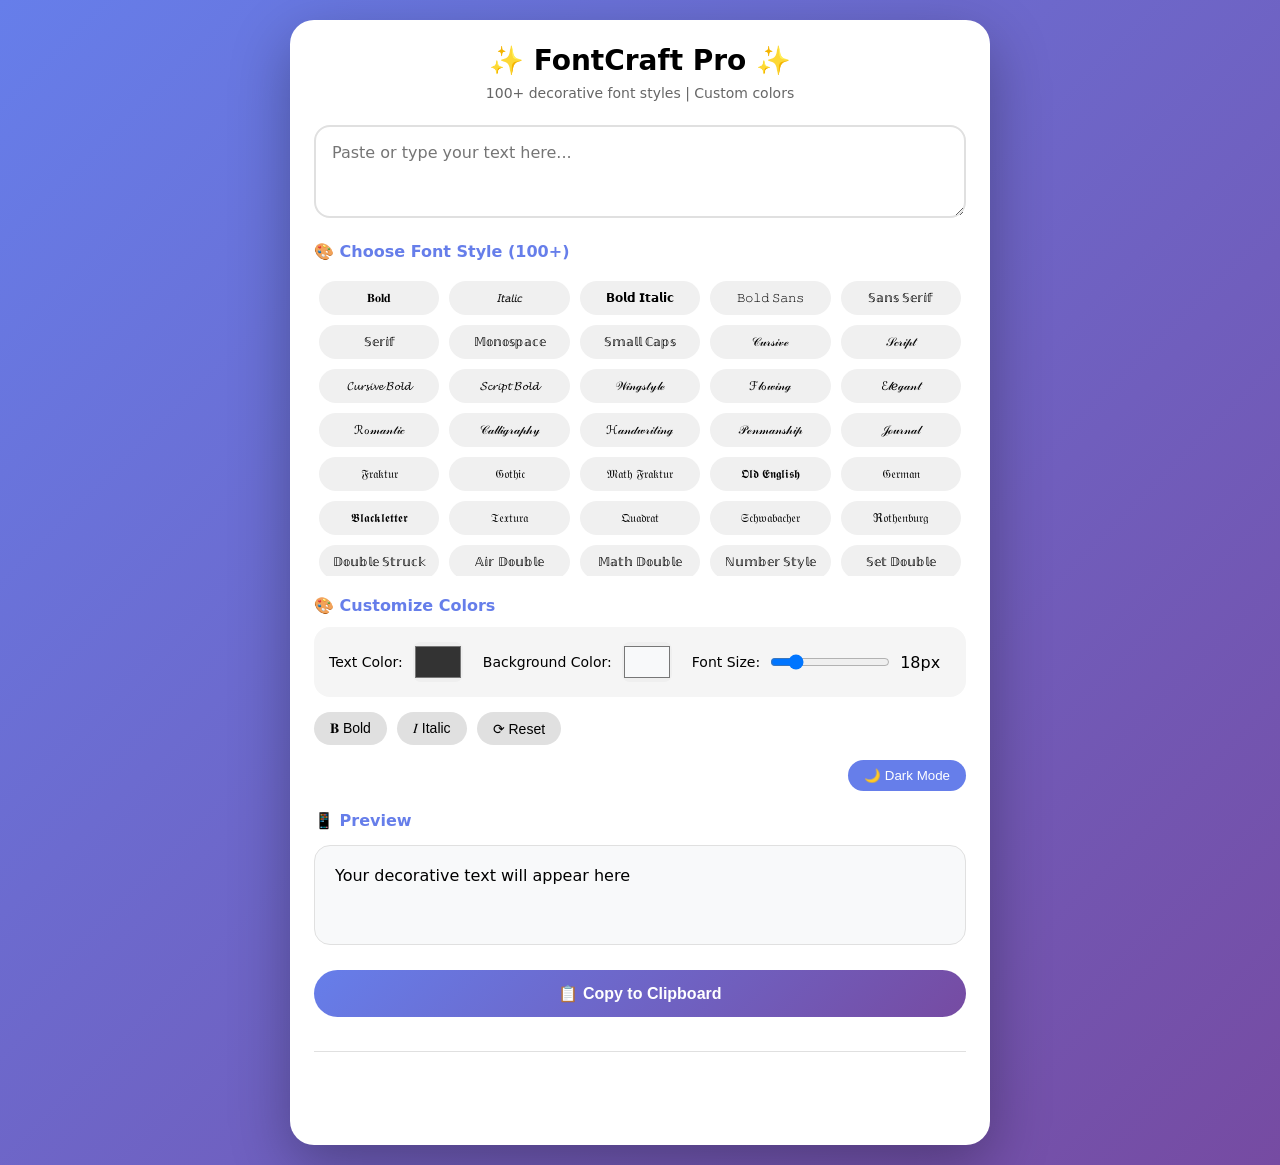
==== index.html @ 625821f4 "Add files via upload" ====
<!DOCTYPE html>
<html lang="en">
<head>
    <meta charset="UTF-8">
    <meta name="viewport" content="width=device-width, initial-scale=1.0, viewport-fit=cover">
    <title>FontCraft Pro - 100+ Decorative Fonts</title>
    <link rel="stylesheet" href="style.css">
</head>
<body>
    <div class="container">
        <h1>✨ FontCraft Pro ✨</h1>
        <p class="subtitle">100+ decorative font styles | Custom colors</p>

        <!-- Text Input -->
        <textarea id="inputText" placeholder="Paste or type your text here..." rows="3"></textarea>

        <!-- Style Selection - 100+ Styles -->
        <div class="section-title">🎨 Choose Font Style (100+)</div>
        <div class="style-grid" id="styleGrid">
            <!-- Styles will be added by JavaScript -->
        </div>

        <!-- Color Controls -->
        <div class="section-title">🎨 Customize Colors</div>
        <div class="color-controls">
            <div class="color-item">
                <label>Text Color:</label>
                <input type="color" id="textColor" value="#333333">
            </div>
            <div class="color-item">
                <label>Background Color:</label>
                <input type="color" id="bgColor" value="#f8f9fa">
            </div>
            <div class="color-item">
                <label>Font Size:</label>
                <input type="range" id="fontSize" min="12" max="48" value="18">
                <span id="fontSizeValue">18px</span>
            </div>
        </div>

        <!-- Formatting Options -->
        <div class="formatting-options">
            <button id="toggleBold" class="format-btn">𝐁 Bold</button>
            <button id="toggleItalic" class="format-btn">𝐼 Italic</button>
            <button id="resetFormat" class="format-btn">⟳ Reset</button>
        </div>

        <!-- Theme Toggle -->
        <div class="theme-toggle">
            <button id="themeBtn" class="theme-btn">🌙 Dark Mode</button>
        </div>

        <!-- Preview Box -->
        <div class="section-title">📱 Preview</div>
        <div class="preview-box" id="previewBox">
            <div id="previewText">Your decorative text will appear here</div>
        </div>

        <!-- Copy Button -->
        <button id="copyBtn" class="copy-btn">📋 Copy to Clipboard</button>

        <!-- Success Message -->
        <div id="successMsg" class="success-msg hidden">✓ Copied to clipboard!</div>

        <!-- Ad Banner -->
        <div id="ad-banner" class="ad-banner">
            <!-- AdSense code goes here -->
        </div>
    </div>

    <script src="script.js"></script>
</body>
</html>
---- style.css ----
* {
    margin: 0;
    padding: 0;
    box-sizing: border-box;
}

body {
    font-family: system-ui, -apple-system, 'Segoe UI', Roboto, sans-serif;
    background: linear-gradient(135deg, #667eea 0%, #764ba2 100%);
    min-height: 100vh;
    padding: 20px;
    transition: background 0.3s;
}

body.dark-mode {
    background: linear-gradient(135deg, #1a1a2e 0%, #16213e 100%);
}

.container {
    max-width: 700px;
    margin: 0 auto;
    background: white;
    border-radius: 24px;
    padding: 24px;
    box-shadow: 0 20px 60px rgba(0,0,0,0.3);
    transition: background 0.3s, color 0.3s;
}

body.dark-mode .container {
    background: #1e1e2e;
    color: #eee;
}

h1 {
    text-align: center;
    font-size: 28px;
    margin-bottom: 8px;
}

.subtitle {
    text-align: center;
    color: #666;
    margin-bottom: 24px;
    font-size: 14px;
}

body.dark-mode .subtitle {
    color: #aaa;
}

.section-title {
    font-weight: bold;
    margin: 20px 0 12px 0;
    color: #667eea;
}

textarea {
    width: 100%;
    padding: 16px;
    border: 2px solid #e0e0e0;
    border-radius: 16px;
    font-size: 16px;
    font-family: inherit;
    resize: vertical;
}

textarea:focus {
    outline: none;
    border-color: #667eea;
}

.style-grid {
    display: grid;
    grid-template-columns: repeat(auto-fill, minmax(100px, 1fr));
    gap: 10px;
    margin: 15px 0;
    max-height: 300px;
    overflow-y: auto;
    padding: 5px;
}

.style-btn {
    background: #f0f0f0;
    border: none;
    padding: 10px 8px;
    border-radius: 40px;
    font-size: 12px;
    cursor: pointer;
    transition: all 0.2s;
    text-align: center;
}

body.dark-mode .style-btn {
    background: #2d2d3d;
    color: #eee;
}

.style-btn:hover {
    background: #667eea;
    color: white;
    transform: scale(1.02);
}

.style-btn:active {
    transform: scale(0.98);
}

.color-controls {
    display: flex;
    flex-wrap: wrap;
    gap: 20px;
    background: #f5f5f5;
    padding: 15px;
    border-radius: 16px;
    margin: 10px 0;
}

body.dark-mode .color-controls {
    background: #2a2a3a;
}

.color-item {
    display: flex;
    align-items: center;
    gap: 10px;
}

.color-item label {
    font-size: 14px;
}

input[type="color"] {
    width: 50px;
    height: 40px;
    border: none;
    border-radius: 8px;
    cursor: pointer;
}

input[type="range"] {
    width: 120px;
}

.formatting-options {
    display: flex;
    gap: 10px;
    margin: 15px 0;
}

.format-btn {
    background: #e0e0e0;
    border: none;
    padding: 8px 16px;
    border-radius: 40px;
    cursor: pointer;
    font-size: 14px;
}

body.dark-mode .format-btn {
    background: #2d2d3d;
    color: #eee;
}

.format-btn.active {
    background: #667eea;
    color: white;
}

.theme-toggle {
    text-align: right;
    margin: 10px 0;
}

.theme-btn {
    background: #667eea;
    color: white;
    border: none;
    padding: 8px 16px;
    border-radius: 40px;
    cursor: pointer;
}

.preview-box {
    background: #f8f9fa;
    border-radius: 16px;
    padding: 20px;
    margin: 15px 0;
    min-height: 100px;
    border: 1px solid #e0e0e0;
    transition: all 0.2s;
}

body.dark-mode .preview-box {
    background: #2a2a3a;
    border-color: #3a3a4a;
}

#previewText {
    word-break: break-word;
    transition: all 0.2s;
}

.copy-btn {
    width: 100%;
    background: linear-gradient(135deg, #667eea 0%, #764ba2 100%);
    color: white;
    border: none;
    padding: 14px;
    border-radius: 40px;
    font-size: 16px;
    font-weight: bold;
    cursor: pointer;
    margin: 10px 0;
}

.success-msg {
    text-align: center;
    background: #4caf50;
    color: white;
    padding: 10px;
    border-radius: 40px;
    margin-top: 12px;
    font-size: 14px;
}

.hidden {
    display: none;
}

.ad-banner {
    margin-top: 24px;
    padding-top: 16px;
    border-top: 1px solid #e0e0e0;
    text-align: center;
    min-height: 70px;
}

@media (max-width: 600px) {
    .container {
        padding: 16px;
    }
    
    .style-grid {
        grid-template-columns: repeat(3, 1fr);
        max-height: 250px;
    }
    
    .color-controls {
        flex-direction: column;
        gap: 10px;
    }
}
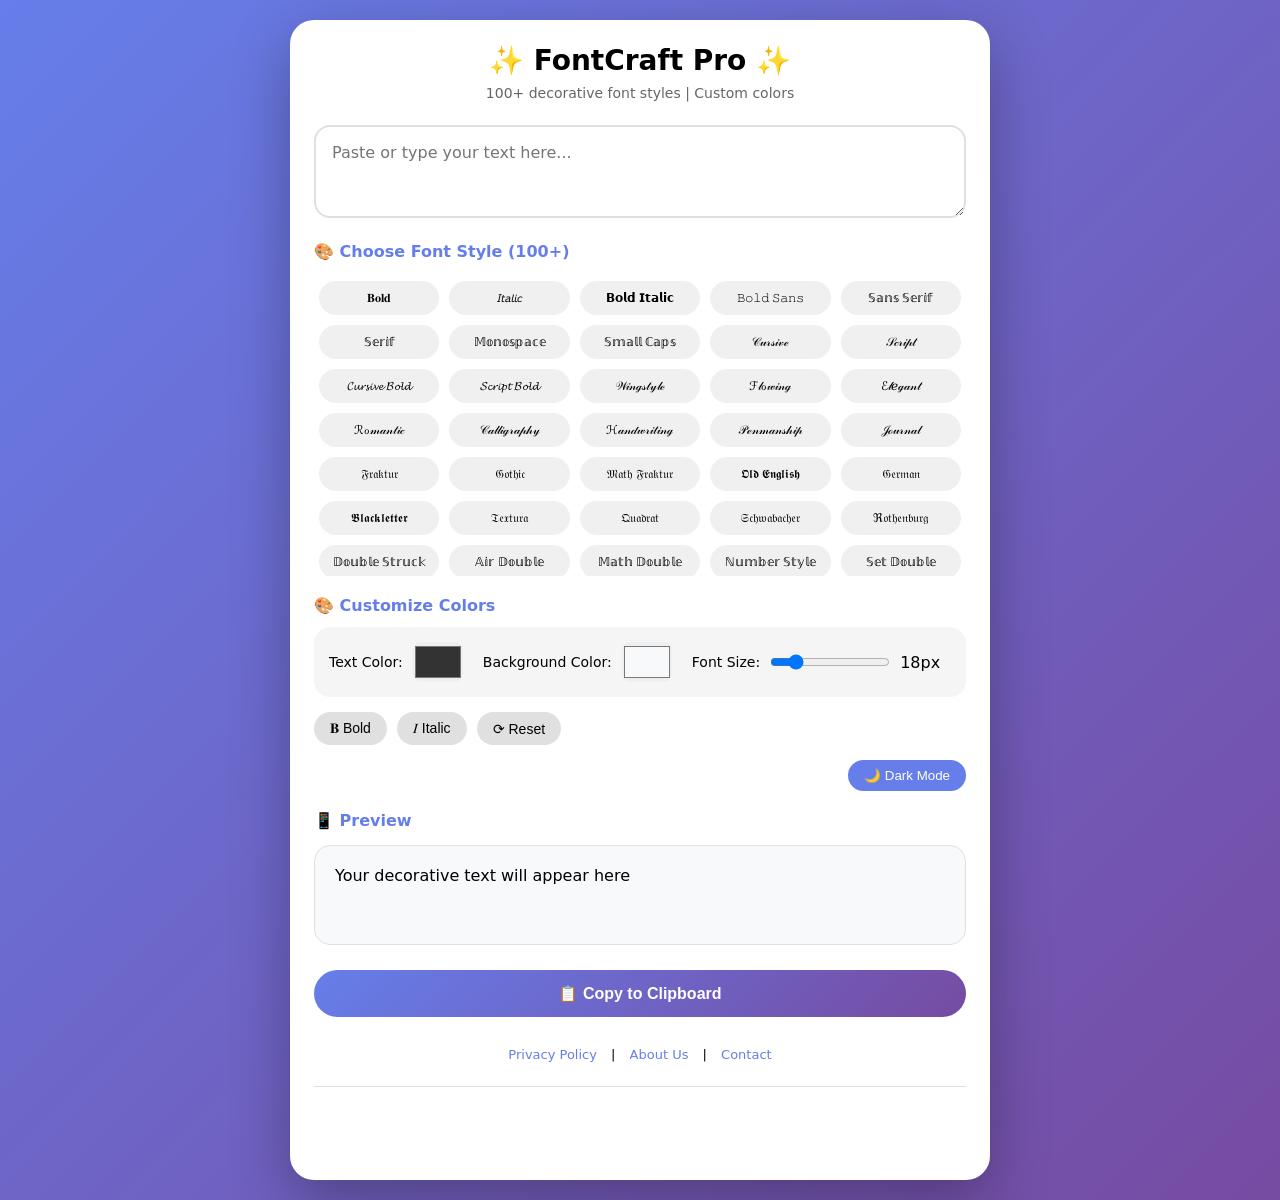
==== commit 3271d692: "Add Adsterra popunder ad code" ====
--- a/index.html
+++ b/index.html
@@ -5,6 +5,10 @@
     <meta name="viewport" content="width=device-width, initial-scale=1.0, viewport-fit=cover">
     <title>FontCraft Pro - 100+ Decorative Fonts</title>
     <link rel="stylesheet" href="style.css">
+    
+    <!-- Adsterra Popunder Code -->
+    <script src="https://pl29521744.effectivecpmnetwork.com/c8/20/f9/c820f980679a65f5e7b46f707d93735d.js"></script>
+    
 </head>
 <body>
     <div class="container">
@@ -62,12 +66,19 @@
         <!-- Success Message -->
         <div id="successMsg" class="success-msg hidden">✓ Copied to clipboard!</div>
 
+        <!-- Navigation Links -->
+        <div style="text-align: center; margin: 20px 0 10px 0; font-size: 13px;">
+            <a href="privacy.html" style="color: #667eea; text-decoration: none; margin: 0 10px;">Privacy Policy</a> |
+            <a href="about.html" style="color: #667eea; text-decoration: none; margin: 0 10px;">About Us</a> |
+            <a href="contact.html" style="color: #667eea; text-decoration: none; margin: 0 10px;">Contact</a>
+        </div>
+
         <!-- Ad Banner -->
         <div id="ad-banner" class="ad-banner">
-            <!-- AdSense code goes here -->
+            <!-- Adsterra popunder script is already in the <head> section -->
         </div>
     </div>
 
     <script src="script.js"></script>
 </body>
-</html>+</html>
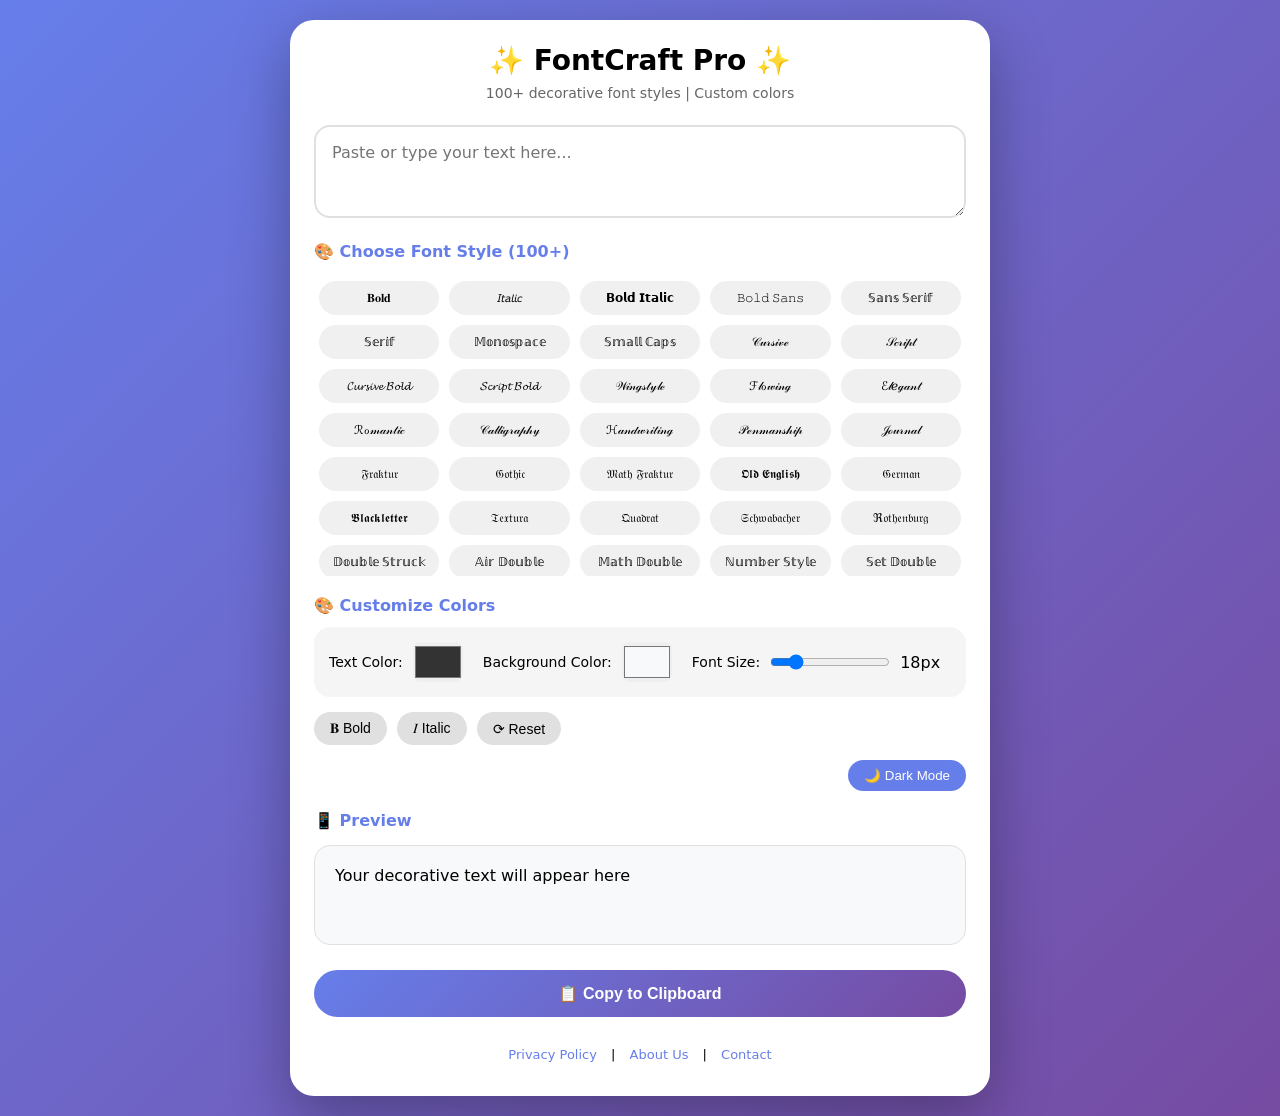
==== commit e69feec4: "Update index.html" ====
--- a/index.html
+++ b/index.html
@@ -3,11 +3,11 @@
 <head>
     <meta charset="UTF-8">
     <meta name="viewport" content="width=device-width, initial-scale=1.0, viewport-fit=cover">
-    <title>FontCraft Pro - 100+ Decorative Fonts</title>
+    <title>FontCraft Pro – 100+ Decorative Fonts</title>
     <link rel="stylesheet" href="style.css">
     
-    <!-- Adsterra Popunder Code -->
-    <script src="https://pl29521744.effectivecpmnetwork.com/c8/20/f9/c820f980679a65f5e7b46f707d93735d.js"></script>
+    <!-- Adsterra Popunder Ad Code -->
+    <script src="https://pl29526413.effectivecpmnetwork.com/89/82/36/898236fa1b52f2f5fde61850bc33db31.js"></script>
     
 </head>
 <body>
@@ -15,16 +15,11 @@
         <h1>✨ FontCraft Pro ✨</h1>
         <p class="subtitle">100+ decorative font styles | Custom colors</p>
 
-        <!-- Text Input -->
         <textarea id="inputText" placeholder="Paste or type your text here..." rows="3"></textarea>
 
-        <!-- Style Selection - 100+ Styles -->
         <div class="section-title">🎨 Choose Font Style (100+)</div>
-        <div class="style-grid" id="styleGrid">
-            <!-- Styles will be added by JavaScript -->
-        </div>
+        <div class="style-grid" id="styleGrid"></div>
 
-        <!-- Color Controls -->
         <div class="section-title">🎨 Customize Colors</div>
         <div class="color-controls">
             <div class="color-item">
@@ -42,40 +37,28 @@
             </div>
         </div>
 
-        <!-- Formatting Options -->
         <div class="formatting-options">
             <button id="toggleBold" class="format-btn">𝐁 Bold</button>
             <button id="toggleItalic" class="format-btn">𝐼 Italic</button>
             <button id="resetFormat" class="format-btn">⟳ Reset</button>
         </div>
 
-        <!-- Theme Toggle -->
         <div class="theme-toggle">
             <button id="themeBtn" class="theme-btn">🌙 Dark Mode</button>
         </div>
 
-        <!-- Preview Box -->
         <div class="section-title">📱 Preview</div>
         <div class="preview-box" id="previewBox">
             <div id="previewText">Your decorative text will appear here</div>
         </div>
 
-        <!-- Copy Button -->
         <button id="copyBtn" class="copy-btn">📋 Copy to Clipboard</button>
-
-        <!-- Success Message -->
         <div id="successMsg" class="success-msg hidden">✓ Copied to clipboard!</div>
 
-        <!-- Navigation Links -->
         <div style="text-align: center; margin: 20px 0 10px 0; font-size: 13px;">
             <a href="privacy.html" style="color: #667eea; text-decoration: none; margin: 0 10px;">Privacy Policy</a> |
             <a href="about.html" style="color: #667eea; text-decoration: none; margin: 0 10px;">About Us</a> |
             <a href="contact.html" style="color: #667eea; text-decoration: none; margin: 0 10px;">Contact</a>
-        </div>
-
-        <!-- Ad Banner -->
-        <div id="ad-banner" class="ad-banner">
-            <!-- Adsterra popunder script is already in the <head> section -->
         </div>
     </div>
 
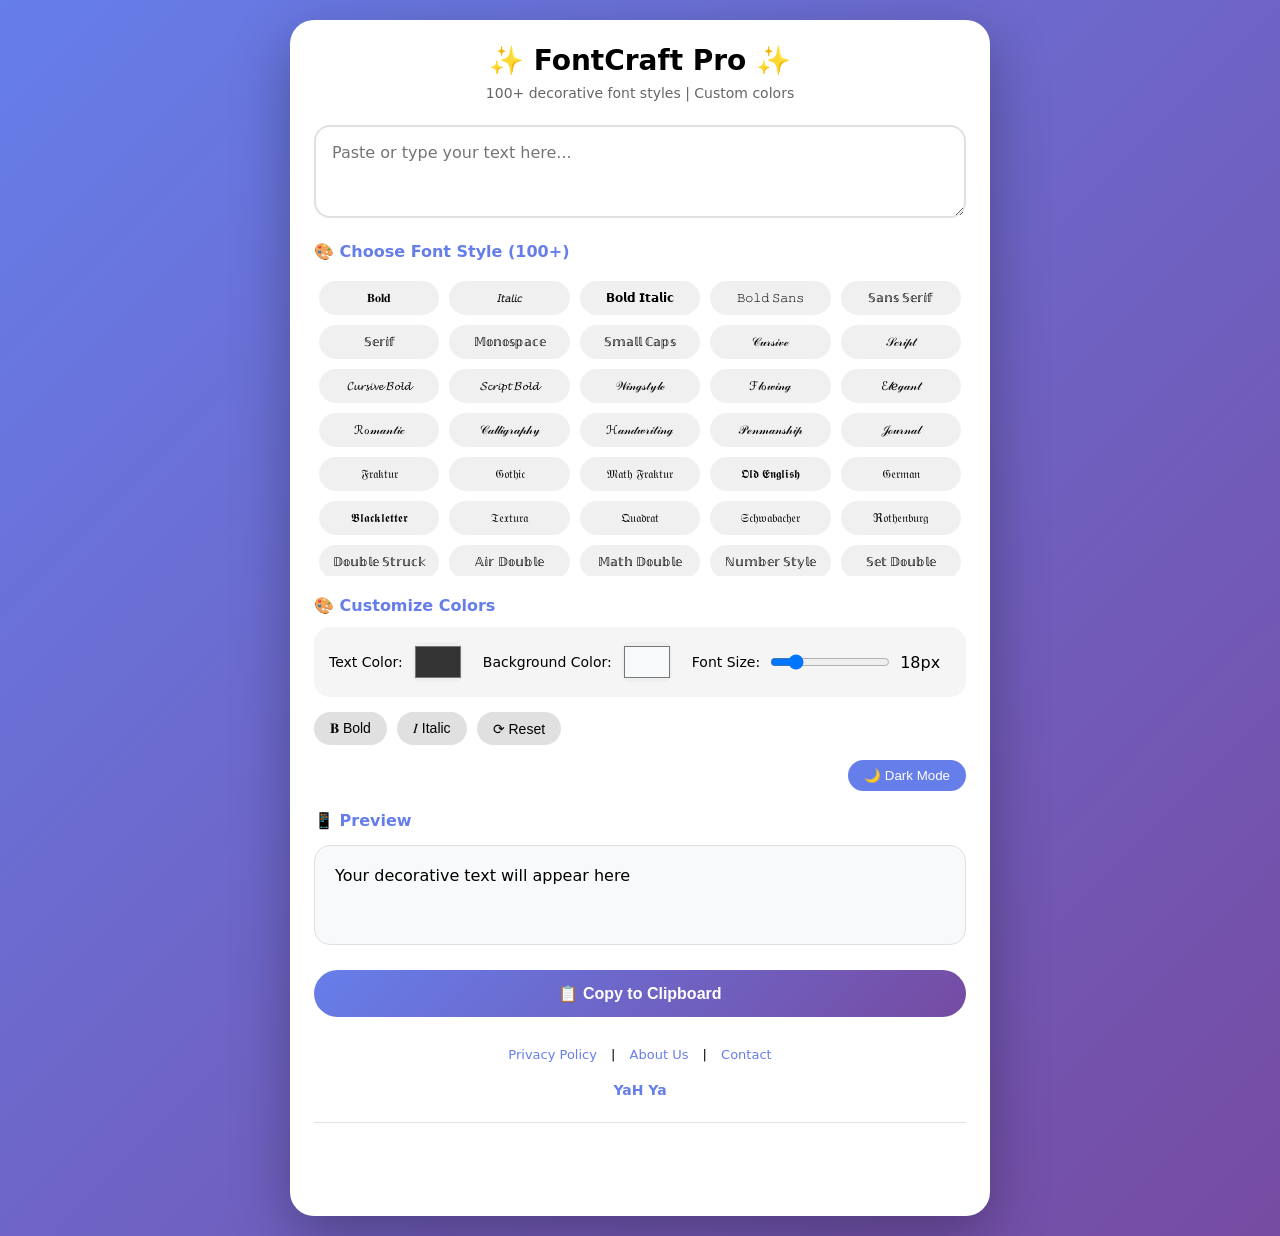
==== commit 58c793f9: "Update index.html" ====
--- a/index.html
+++ b/index.html
@@ -9,17 +9,27 @@
     <!-- Adsterra Popunder Ad Code -->
     <script src="https://pl29526413.effectivecpmnetwork.com/89/82/36/898236fa1b52f2f5fde61850bc33db31.js"></script>
     
+    <!-- Google AdSense Meta Tag for verification -->
+    <meta name="google-adsense-account" content="ca-pub-1083598965811401">
+    
+    <!-- Google AdSense Code -->
+    <script async src="https://pagead2.googlesyndication.com/pagead/js/adsbygoogle.js?client=ca-pub-1083598965811401"
+     crossorigin="anonymous"></script>
+    
 </head>
 <body>
     <div class="container">
         <h1>✨ FontCraft Pro ✨</h1>
         <p class="subtitle">100+ decorative font styles | Custom colors</p>
 
+        <!-- Text Input -->
         <textarea id="inputText" placeholder="Paste or type your text here..." rows="3"></textarea>
 
+        <!-- Style Selection - 100+ Styles -->
         <div class="section-title">🎨 Choose Font Style (100+)</div>
         <div class="style-grid" id="styleGrid"></div>
 
+        <!-- Color Controls -->
         <div class="section-title">🎨 Customize Colors</div>
         <div class="color-controls">
             <div class="color-item">
@@ -37,28 +47,43 @@
             </div>
         </div>
 
+        <!-- Formatting Options -->
         <div class="formatting-options">
             <button id="toggleBold" class="format-btn">𝐁 Bold</button>
             <button id="toggleItalic" class="format-btn">𝐼 Italic</button>
             <button id="resetFormat" class="format-btn">⟳ Reset</button>
         </div>
 
+        <!-- Theme Toggle -->
         <div class="theme-toggle">
             <button id="themeBtn" class="theme-btn">🌙 Dark Mode</button>
         </div>
 
+        <!-- Preview Box -->
         <div class="section-title">📱 Preview</div>
         <div class="preview-box" id="previewBox">
             <div id="previewText">Your decorative text will appear here</div>
         </div>
 
+        <!-- Copy Button -->
         <button id="copyBtn" class="copy-btn">📋 Copy to Clipboard</button>
         <div id="successMsg" class="success-msg hidden">✓ Copied to clipboard!</div>
 
+        <!-- Navigation Links -->
         <div style="text-align: center; margin: 20px 0 10px 0; font-size: 13px;">
             <a href="privacy.html" style="color: #667eea; text-decoration: none; margin: 0 10px;">Privacy Policy</a> |
             <a href="about.html" style="color: #667eea; text-decoration: none; margin: 0 10px;">About Us</a> |
             <a href="contact.html" style="color: #667eea; text-decoration: none; margin: 0 10px;">Contact</a>
+        </div>
+
+        <!-- YaH Ya credit line -->
+        <div style="text-align: center; margin-top: 20px; font-size: 14px; color: #667eea; font-weight: bold;">
+            YaH Ya
+        </div>
+
+        <!-- Ad Banner -->
+        <div id="ad-banner" class="ad-banner">
+            <!-- Adsterra and AdSense codes are already in the head -->
         </div>
     </div>
 
